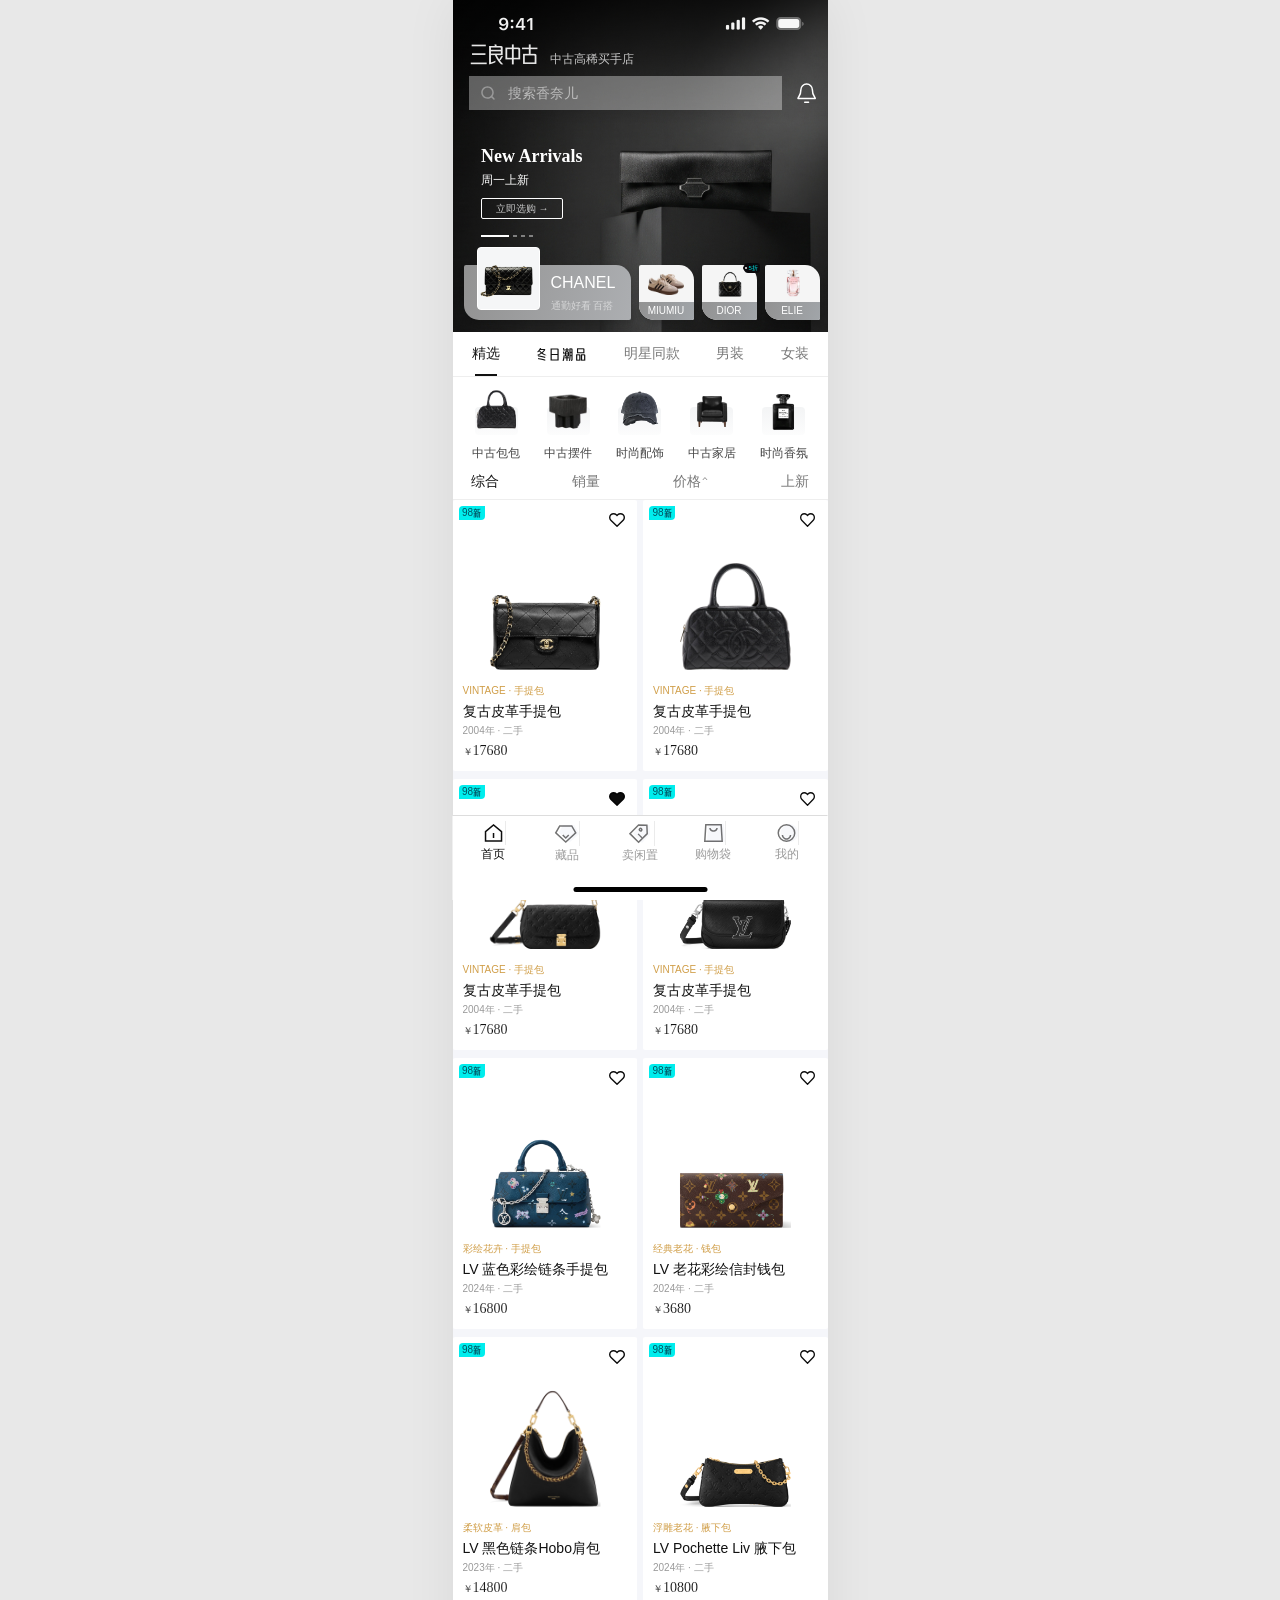
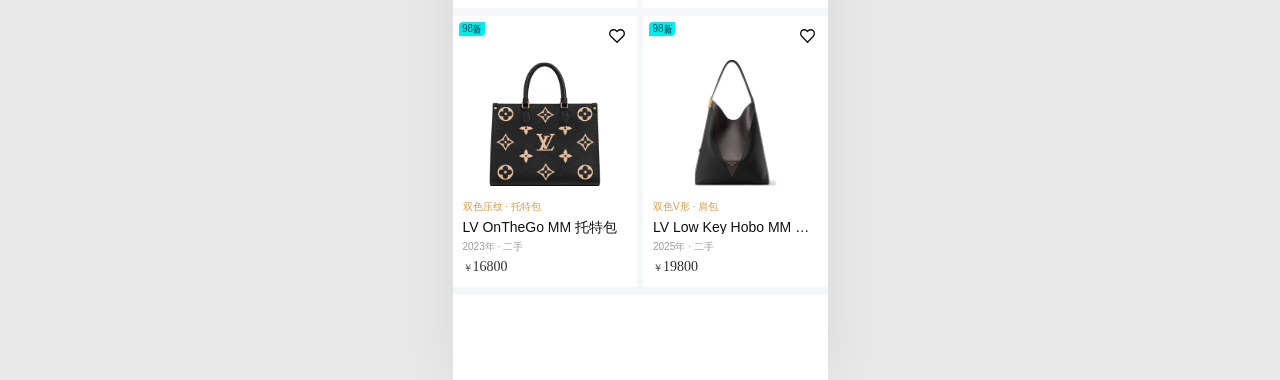
==== site/index.html @ 9c48a294 "Publish complete Sanliang interactive storefront demo" ====
<!doctype html>
<html lang="zh-CN"><head><meta charset="UTF-8"><meta name="viewport" content="width=device-width,initial-scale=1"><meta name="theme-color" content="#191919"><title>三良中古 · 中古高稀买手店</title><link rel="stylesheet" href="font.css"><link rel="stylesheet" href="style.css"><link rel="stylesheet" href="price-font.css?v=reference-serif-3"><link rel="stylesheet" href="catalog-e9ca33a832ae.css"><link rel="stylesheet" href="product-card-type.css?v=brand-type-26"></head>
<body><main class="app" id="home-view">
<header class="hero">
  <div class="status"><img src="assets/status-bar.png" width="375" height="44" alt="9:41，蜂窝信号、无线网络和电量状态"></div>
  <div class="wordmark"><span class="brand-name">三良中古</span> <span>中古高稀买手店</span></div>
  <form class="search" role="search"><label><img src="assets/icon-search.svg" alt=""><input aria-label="搜索商品" placeholder="搜索香奈儿" type="search"></label><button type="button" class="notice" aria-label="消息通知"><img src="assets/icon-scan.svg" alt=""></button></form>
  <div class="headline"><h1>New Arrivals</h1><p>周一上新</p><button id="shop">立即选购 →</button></div>
  <div class="slider-dots" aria-hidden="true"><i></i><i></i><i></i><i></i></div>
  <div class="brands" aria-label="品牌精选">
    <button class="brand feature" data-brand="CHANEL"><div class="brand-media"><img src="assets/brand-chanel-transparent.png" alt="香奈儿手袋"></div><span>CHANEL<small>通勤好看 百搭</small></span></button>
    <button class="brand" data-brand="MIUMIU"><div class="brand-media"><img src="assets/brand-miumiu-transparent.png" alt="缪缪运动鞋"></div><span>MIUMIU</span></button>
    <button class="brand" data-brand="DIOR"><div class="brand-media"><img src="assets/brand-dior-transparent.png" alt="迪奥手袋"></div><span class="discount-tag" aria-label="5折"><img class="tag-shape" src="assets/discount-tag-shape.svg" alt=""><img class="tag-hole" src="assets/discount-tag-hole.svg" alt=""><span class="tag-label">5折</span></span><span>DIOR</span></button>
    <button class="brand" data-brand="ELIE"><div class="brand-media"><img src="assets/brand-elie-transparent.png" alt="香水"></div><span>ELIE</span></button>
    <button class="brand" data-brand="ELIE"><div class="brand-media"><img src="assets/brand-elie-transparent.png" alt="香水"></div><span>ELIE</span></button>
  </div>
</header>
<section class="catalog" aria-label="商品筛选">
 <div class="editorial" role="tablist" aria-label="精选内容"><button class="active" role="tab" aria-selected="true">精选</button><button class="autumn-tab" role="tab" aria-selected="false">冬日潮品</button><button role="tab" aria-selected="false">明星同款</button><button role="tab" aria-selected="false">男装</button><button role="tab" aria-selected="false">女装</button></div>
 <div class="categories">
  <button data-category="bag"><span><span class="category-art art-handbag"><img src="assets/category-handbag-transparent.png" alt=""></span></span>中古包包</button>
  <button data-category="decor"><span><span class="category-art art-side-table"><img src="assets/category-side-table-transparent.png" alt=""></span></span>中古摆件</button>
  <button data-category="accessory"><span><span class="category-art art-cap"><img src="assets/category-cap-transparent.png" alt=""></span></span>时尚配饰</button>
  <button data-category="home"><span><span class="category-art art-armchair"><img src="assets/category-armchair-transparent.png" alt=""></span></span>中古家居</button>
  <button data-category="fragrance"><span><span class="category-art art-fragrance"><img src="assets/category-fragrance-transparent.png" alt=""></span></span>时尚香氛</button>
 </div>
 <div class="sort" aria-label="商品排序"><button class="active" data-sort="default">综合</button><button data-sort="sales">销量</button><button data-sort="price">价格⌃</button><button data-sort="new">上新</button></div>
</section>
<section class="products" id="products" aria-label="商品列表"><div class="column" id="left"></div><div class="column" id="right"></div><div class="empty" hidden><p>暂无匹配商品，试试其他关键词或分类。</p><button id="reset-filters">查看全部商品</button></div></section>
<footer><nav class="bottom-nav" aria-label="主导航"><button data-nav="home" class="active"><img src="assets/icon-home.svg" alt="">首页</button><button data-nav="saved"><img src="assets/icon-collection.svg" alt="">藏品</button><button data-nav="sell"><img src="assets/icon-sell.svg" alt="">卖闲置</button><button data-nav="bag"><img src="assets/icon-shopping-bag.svg" alt="">购物袋</button><button data-nav="profile"><img src="assets/icon-profile.svg" alt="">我的</button></nav><div class="home-indicator" aria-hidden="true"><i></i></div></footer>
</main><div class="toast" role="status"></div><script src="catalog-71295b785d00.js"></script></body></html>
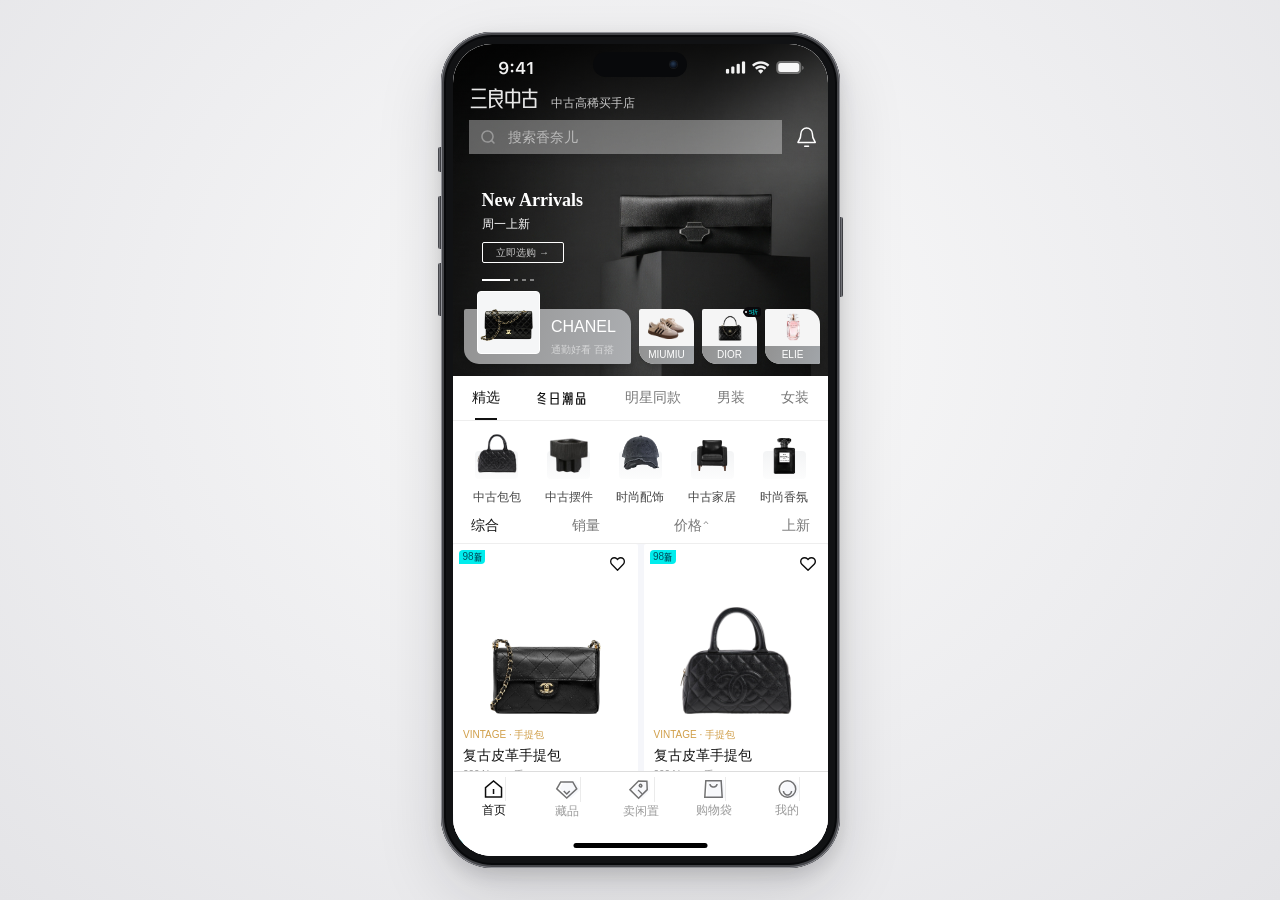
==== commit fc033cb2: "Add responsive phone frame presentation around the original app" ====
--- a/site/index.html
+++ b/site/index.html
@@ -1,5 +1,5 @@
 <!doctype html>
-<html lang="zh-CN"><head><meta charset="UTF-8"><meta name="viewport" content="width=device-width,initial-scale=1"><meta name="theme-color" content="#191919"><title>三良中古 · 中古高稀买手店</title><link rel="stylesheet" href="font.css"><link rel="stylesheet" href="style.css"><link rel="stylesheet" href="price-font.css?v=reference-serif-3"><link rel="stylesheet" href="catalog-e9ca33a832ae.css"><link rel="stylesheet" href="product-card-type.css?v=brand-type-26"></head>
+<html lang="zh-CN"><head><meta charset="UTF-8"><meta name="viewport" content="width=device-width,initial-scale=1"><script src="phone-preview-entry.js"></script><meta name="theme-color" content="#191919"><title>三良中古 · 中古高稀买手店</title><link rel="stylesheet" href="font.css"><link rel="stylesheet" href="style.css"><link rel="stylesheet" href="price-font.css?v=reference-serif-3"><link rel="stylesheet" href="catalog-e9ca33a832ae.css"><link rel="stylesheet" href="product-card-type.css?v=brand-type-26"></head>
 <body><main class="app" id="home-view">
 <header class="hero">
   <div class="status"><img src="assets/status-bar.png" width="375" height="44" alt="9:41，蜂窝信号、无线网络和电量状态"></div>
